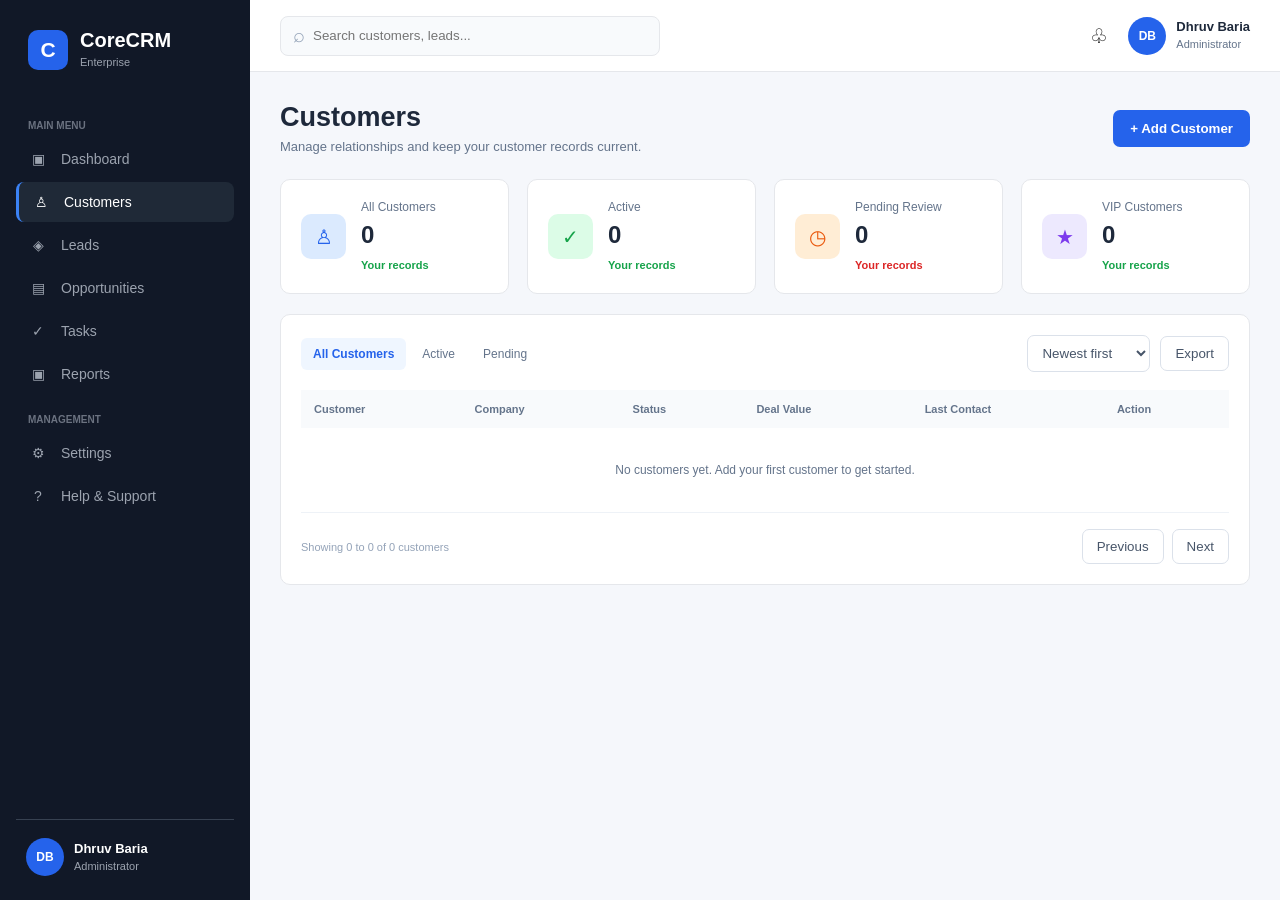
==== Customers.html @ 3c5851ce "Add files via upload" ====
<!DOCTYPE html>
<html lang="en">
<head>
    <meta charset="UTF-8">
    <meta name="viewport" content="width=device-width, initial-scale=1.0">
    <title>Customers | CoreCRM</title>
    <link rel="stylesheet" href="styles.css">
</head>
<body>
<div class="app">
    <aside class="sidebar">
        <div class="logo"><div class="logo-icon">C</div><div><h2>CoreCRM</h2><span>Enterprise</span></div></div>
        <nav>
            <p class="menu-title">MAIN MENU</p>
            <a href="index.html" class="nav-item"><span>▣</span> Dashboard</a>
            <a href="Customers.html" class="nav-item active"><span>♙</span> Customers</a>
            <a href="Leads.html" class="nav-item"><span>◈</span> Leads</a>
            <a href="Opportunities.html" class="nav-item"><span>▤</span> Opportunities</a>
            <a href="Tasks.html" class="nav-item"><span>✓</span> Tasks</a>
            <a href="Reports.html" class="nav-item"><span>▣</span> Reports</a>
            <p class="menu-title">MANAGEMENT</p>
            <a href="Settings.html" class="nav-item"><span>⚙</span> Settings</a>
            <a href="Help.html" class="nav-item"><span>?</span> Help &amp; Support</a>
        </nav>
        <div class="user-profile"><div class="avatar">DB</div><div><strong>Dhruv Baria</strong><small>Administrator</small></div></div>
    </aside>
    <main class="main">
        <header class="header"><div class="search"><span>⌕</span><input type="text" placeholder="Search customers, leads..."></div><div class="header-right"><button class="notification">♧</button><div class="profile"><div class="avatar">DB</div><div><strong>Dhruv Baria</strong><small>Administrator</small></div></div></div></header>
        <section class="content">
            <div class="page-heading"><div><h1>Customers</h1><p>Manage relationships and keep your customer records current.</p></div><button class="primary-btn" onclick="openModal()">+ Add Customer</button></div>
            <div class="stats compact-stats"><div class="stat-card"><div class="stat-icon blue">♙</div><div><p>All Customers</p><h2 data-customer-stat="all">0</h2><span class="positive">Your records</span></div></div><div class="stat-card"><div class="stat-icon green">✓</div><div><p>Active</p><h2 data-customer-stat="active">0</h2><span class="positive">Your records</span></div></div><div class="stat-card"><div class="stat-icon orange">◷</div><div><p>Pending Review</p><h2 data-customer-stat="pending">0</h2><span class="negative">Your records</span></div></div><div class="stat-card"><div class="stat-icon purple">★</div><div><p>VIP Customers</p><h2 data-customer-stat="vip">0</h2><span class="positive">Your records</span></div></div></div>
            <div class="panel customers-panel"><div class="toolbar"><div class="filter-tabs"><button class="filter-tab active">All Customers</button><button class="filter-tab">Active</button><button class="filter-tab">Pending</button></div><div class="toolbar-actions"><select><option>Newest first</option><option>Name A-Z</option><option>Highest value</option></select><button class="outline-btn" onclick="exportCustomers()">Export</button></div></div>
                <div class="table-container"><table><thead><tr><th>Customer</th><th>Company</th><th>Status</th><th>Deal Value</th><th>Last Contact</th><th>Action</th></tr></thead><tbody id="customerTableBody"></tbody></table></div><div class="table-footer"><span>Showing 0 to 0 of 0 customers</span><div><button class="outline-btn">Previous</button><button class="outline-btn">Next</button></div></div>
            </div>
        </section>
    </main>
</div>
<div class="modal-overlay" id="customerModal"><div class="modal"><div class="modal-header"><h2>Add New Customer</h2><button onclick="closeModal()">×</button></div><form onsubmit="addCustomer(event)"><label>Customer Name</label><input type="text" id="customerName" required><label>Email</label><input type="email" required><label>Company</label><input type="text" name="company" required><label>Deal Value</label><input type="number" id="customerValue" min="0" step="0.01" placeholder="₹"><div class="modal-actions"><button type="button" class="outline-btn" onclick="closeModal()">Cancel</button><button class="primary-btn">Add Customer</button></div></form></div></div>
<script src="script.js"></script>
</body>
</html>
---- styles.css ----
* {
    margin: 0;
    padding: 0;
    box-sizing: border-box;
}

body {
    font-family: Arial, Helvetica, sans-serif;
    background: #f5f7fb;
    color: #1e293b;
}

button,
input,
select {
    font-family: inherit;
}


/* APP */

.app {
    display: flex;
    min-height: 100vh;
}


/* SIDEBAR */

.sidebar {
    width: 250px;
    background: #111827;
    color: white;
    padding: 24px 16px;
    display: flex;
    flex-direction: column;
    position: fixed;
    height: 100vh;
    left: 0;
    top: 0;
}

.logo {
    display: flex;
    align-items: center;
    gap: 12px;
    padding: 5px 12px 30px;
}

.logo-icon {
    width: 40px;
    height: 40px;
    border-radius: 10px;
    background: #2563eb;
    display: flex;
    align-items: center;
    justify-content: center;
    font-size: 21px;
    font-weight: bold;
}

.logo h2 {
    font-size: 20px;
}

.logo span {
    font-size: 11px;
    color: #9ca3af;
}

.menu-title {
    color: #6b7280;
    font-size: 10px;
    font-weight: bold;
    margin: 20px 12px 8px;
}

.nav-item {
    display: flex;
    align-items: center;
    gap: 13px;
    padding: 12px;
    margin: 3px 0;
    border-radius: 8px;
    color: #9ca3af;
    text-decoration: none;
    font-size: 14px;
    transition: 0.2s;
}

.nav-item:hover,
.nav-item.active {
    background: #1f2937;
    color: white;
}

.nav-item.active {
    border-left: 3px solid #3b82f6;
}

.nav-item span {
    width: 20px;
    text-align: center;
}


/* USER PROFILE */

.user-profile {
    margin-top: auto;
    border-top: 1px solid #374151;
    padding: 18px 10px 0;
    display: flex;
    gap: 10px;
    align-items: center;
}

.user-profile strong {
    display: block;
    font-size: 13px;
}

.user-profile small {
    color: #9ca3af;
    font-size: 11px;
}


/* AVATAR */

.avatar {
    width: 38px;
    height: 38px;
    border-radius: 50%;
    background: #2563eb;
    color: white;
    display: flex;
    align-items: center;
    justify-content: center;
    font-weight: bold;
    font-size: 12px;
}


/* MAIN */

.main {
    margin-left: 250px;
    width: calc(100% - 250px);
}


/* HEADER */

.header {
    height: 72px;
    background: white;
    border-bottom: 1px solid #e5e7eb;
    display: flex;
    align-items: center;
    justify-content: space-between;
    padding: 0 30px;
}

.search {
    width: 380px;
    height: 40px;
    background: #f8fafc;
    border: 1px solid #e5e7eb;
    border-radius: 8px;
    display: flex;
    align-items: center;
    padding: 0 12px;
    gap: 8px;
}

.search span {
    font-size: 20px;
    color: #94a3b8;
}

.search input {
    border: none;
    outline: none;
    background: transparent;
    width: 100%;
}

.header-right {
    display: flex;
    align-items: center;
    gap: 20px;
}

.notification {
    border: none;
    background: none;
    font-size: 20px;
    cursor: pointer;
}

.profile {
    display: flex;
    align-items: center;
    gap: 10px;
}

.profile strong {
    display: block;
    font-size: 13px;
}

.profile small {
    color: #64748b;
    font-size: 11px;
}


/* CONTENT */

.content {
    padding: 30px;
}

.page-heading {
    display: flex;
    align-items: center;
    justify-content: space-between;
    margin-bottom: 25px;
}

.page-heading h1 {
    font-size: 27px;
    margin-bottom: 6px;
}

.page-heading p {
    color: #64748b;
    font-size: 13px;
}


/* BUTTONS */

.primary-btn {
    background: #2563eb;
    border: none;
    color: white;
    padding: 11px 17px;
    border-radius: 7px;
    cursor: pointer;
    font-weight: 600;
}

.primary-btn:hover {
    background: #1d4ed8;
}

.outline-btn {
    background: white;
    border: 1px solid #dbe1ea;
    padding: 9px 14px;
    border-radius: 7px;
    cursor: pointer;
    color: #475569;
}

.outline-btn:hover {
    background: #f8fafc;
}


/* STATISTICS */

.stats {
    display: grid;
    grid-template-columns: repeat(4, 1fr);
    gap: 18px;
    margin-bottom: 20px;
}

.stat-card {
    background: white;
    border: 1px solid #e5e7eb;
    border-radius: 10px;
    padding: 20px;
    display: flex;
    gap: 15px;
    align-items: center;
}

.stat-card p {
    font-size: 12px;
    color: #64748b;
    margin-bottom: 7px;
}

.stat-card h2 {
    font-size: 24px;
    margin-bottom: 6px;
}

.stat-card small {
    font-size: 10px;
    color: #94a3b8;
}

.positive {
    color: #16a34a;
    font-size: 11px;
    font-weight: bold;
}

.negative {
    color: #dc2626;
    font-size: 11px;
    font-weight: bold;
}

.stat-icon {
    width: 45px;
    height: 45px;
    border-radius: 10px;
    display: flex;
    align-items: center;
    justify-content: center;
    font-size: 20px;
}

.blue {
    background: #dbeafe;
    color: #2563eb;
}

.purple {
    background: #ede9fe;
    color: #7c3aed;
}

.green {
    background: #dcfce7;
    color: #16a34a;
}

.orange {
    background: #ffedd5;
    color: #ea580c;
}


/* PANELS */

.panel {
    background: white;
    border: 1px solid #e5e7eb;
    border-radius: 10px;
    padding: 20px;
}

.panel-header {
    display: flex;
    justify-content: space-between;
    align-items: center;
    margin-bottom: 22px;
}

.panel-header h3,
.panel h3 {
    font-size: 16px;
    margin-bottom: 5px;
}

.panel-header p {
    font-size: 11px;
    color: #64748b;
}

.panel-header select {
    padding: 8px 10px;
    border: 1px solid #e5e7eb;
    border-radius: 6px;
    color: #64748b;
}


/* DASHBOARD GRID */

.dashboard-grid {
    display: grid;
    grid-template-columns: 1.5fr 1fr;
    gap: 20px;
    margin-bottom: 20px;
}


/* CHART */

.chart {
    height: 245px;
    display: flex;
    position: relative;
}

.y-axis {
    width: 45px;
    display: flex;
    flex-direction: column;
    justify-content: space-between;
    color: #94a3b8;
    font-size: 10px;
    padding-bottom: 25px;
}

.bars {
    flex: 1;
    display: flex;
    align-items: flex-end;
    justify-content: space-around;
    border-bottom: 1px solid #e5e7eb;
    background-image: linear-gradient(#f1f5f9 1px, transparent 1px);
    background-size: 100% 20%;
    padding: 0 15px;
}

.bar-column {
    height: 100%;
    display: flex;
    flex-direction: column;
    justify-content: flex-end;
    align-items: center;
    gap: 8px;
    width: 45px;
}

.bar {
    width: 30px;
    background: #93c5fd;
    border-radius: 5px 5px 0 0;
}

.bar.current {
    background: #2563eb;
}

.bar-column span {
    font-size: 10px;
    color: #64748b;
}


/* PIPELINE */

.pipeline-row {
    margin-bottom: 21px;
}

.pipeline-info {
    display: flex;
    justify-content: space-between;
    margin-bottom: 8px;
    font-size: 12px;
}

.pipeline-info span {
    color: #475569;
}

.pipeline-info strong {
    color: #1e293b;
}

.progress {
    width: 100%;
    height: 7px;
    background: #e5e7eb;
    border-radius: 20px;
    overflow: hidden;
}

.progress div {
    height: 100%;
    background: #2563eb;
    border-radius: 20px;
}

.pipeline-row small {
    color: #94a3b8;
    font-size: 10px;
    display: block;
    margin-top: 5px;
}


/* TABLE */

.customers-panel {
    margin-bottom: 20px;
}

.table-container {
    overflow-x: auto;
}

table {
    width: 100%;
    border-collapse: collapse;
}

th {
    text-align: left;
    background: #f8fafc;
    color: #64748b;
    font-size: 11px;
    padding: 13px;
    font-weight: 600;
}

td {
    padding: 15px 13px;
    border-bottom: 1px solid #eef2f7;
    font-size: 12px;
}

.customer {
    display: flex;
    align-items: center;
    gap: 10px;
}

.customer strong {
    display: block;
}

.customer small {
    display: block;
    color: #94a3b8;
    margin-top: 3px;
}

.customer-avatar {
    width: 34px;
    height: 34px;
    border-radius: 50%;
    display: flex;
    align-items: center;
    justify-content: center;
    font-size: 10px;
    font-weight: bold;
}

.a1 {
    background: #dbeafe;
    color: #2563eb;
}

.a2 {
    background: #fce7f3;
    color: #db2777;
}

.a3 {
    background: #dcfce7;
    color: #16a34a;
}

.a4 {
    background: #fef3c7;
    color: #d97706;
}

.badge {
    padding: 5px 9px;
    border-radius: 20px;
    font-size: 10px;
    font-weight: 600;
}

.active-status {
    background: #dcfce7;
    color: #15803d;
}

.pending-status {
    background: #fef3c7;
    color: #a16207;
}

.inactive-status {
    background: #f1f5f9;
    color: #64748b;
}

.action,
.more {
    border: none;
    background: none;
    cursor: pointer;
    color: #64748b;
}

.delete-btn {
    border: 1px solid #fecaca;
    background: #fff7f7;
    color: #dc2626;
    padding: 6px 9px;
    border-radius: 6px;
    cursor: pointer;
    font-size: 11px;
}

.delete-btn:hover {
    background: #fee2e2;
}

.empty-state {
    color: #64748b;
    text-align: center;
    padding: 35px 15px;
}


/* BOTTOM */

.bottom-grid {
    display: grid;
    grid-template-columns: 1.5fr 1fr;
    gap: 20px;
}

.activity {
    display: flex;
    gap: 13px;
    padding: 14px 0;
    border-bottom: 1px solid #eef2f7;
}

.activity-icon {
    width: 36px;
    height: 36px;
    border-radius: 8px;
    background: #eff6ff;
    color: #2563eb;
    display: flex;
    align-items: center;
    justify-content: center;
}

.activity strong {
    font-size: 12px;
}

.activity p {
    font-size: 11px;
    color: #64748b;
    margin: 4px 0;
}

.activity small {
    font-size: 10px;
    color: #94a3b8;
}

.quick-panel {
    display: flex;
    flex-direction: column;
    gap: 10px;
}

.quick-panel h3 {
    margin-bottom: 8px;
}

.quick-panel button {
    background: #f8fafc;
    border: 1px solid #e5e7eb;
    padding: 12px;
    border-radius: 7px;
    text-align: left;
    cursor: pointer;
    color: #334155;
}

.quick-panel button:hover {
    background: #eff6ff;
}

/* INNER PAGES */

.compact-stats {
    margin-bottom: 20px;
}

.toolbar,
.toolbar-actions,
.filter-tabs,
.table-footer,
.settings-avatar,
.preference,
.report-reps > div {
    display: flex;
    align-items: center;
}

.toolbar {
    justify-content: space-between;
    gap: 16px;
    margin-bottom: 18px;
}

.toolbar-actions {
    gap: 10px;
}

.toolbar-actions select,
.toolbar select {
    padding: 9px 10px;
    border: 1px solid #dbe1ea;
    border-radius: 7px;
    color: #475569;
    background: white;
}

.filter-tabs {
    gap: 4px;
}

.filter-tab,
.settings-link {
    border: none;
    background: transparent;
    color: #64748b;
    cursor: pointer;
    padding: 9px 12px;
    border-radius: 6px;
    font-size: 12px;
}

.filter-tab.active,
.filter-tab:hover,
.settings-link.active,
.settings-link:hover {
    background: #eff6ff;
    color: #2563eb;
    font-weight: 600;
}

.table-footer {
    justify-content: space-between;
    padding-top: 16px;
    color: #94a3b8;
    font-size: 11px;
}

.table-footer > div {
    display: flex;
    gap: 8px;
}

.report-chart {
    height: 250px;
    padding: 20px 12px 0;
    border-bottom: 1px solid #e5e7eb;
    background-image: linear-gradient(#f1f5f9 1px, transparent 1px);
    background-size: 100% 25%;
}

.report-bars {
    height: 100%;
    display: flex;
    align-items: flex-end;
    justify-content: space-around;
}

.report-bar {
    width: 11%;
    min-height: 25px;
    background: #93c5fd;
    border-radius: 5px 5px 0 0;
    position: relative;
}

.report-bar.highlight {
    background: #2563eb;
}

.report-bar span {
    position: absolute;
    top: calc(100% + 9px);
    width: 100%;
    text-align: center;
    color: #64748b;
    font-size: 10px;
}

.source-list {
    display: flex;
    flex-direction: column;
    gap: 20px;
    padding-top: 12px;
}

.source-list > div {
    display: flex;
    justify-content: space-between;
    color: #475569;
    font-size: 12px;
}

.source-dot {
    display: inline-block;
    width: 9px;
    height: 9px;
    border-radius: 50%;
    margin-right: 8px;
}

.blue-dot { background: #2563eb; }
.green-dot { background: #16a34a; }
.orange-dot { background: #ea580c; }
.pink-dot { background: #db2777; }

.report-reps {
    display: flex;
    flex-direction: column;
}

.report-reps > div {
    gap: 12px;
    padding: 12px 0;
    border-bottom: 1px solid #eef2f7;
}

.report-reps span {
    flex: 1;
}

.report-reps strong,
.report-reps small {
    display: block;
}

.report-reps strong { font-size: 12px; }
.report-reps small { color: #94a3b8; font-size: 10px; margin-top: 3px; }
.report-reps b { font-size: 13px; color: #2563eb; }

.settings-layout {
    display: grid;
    grid-template-columns: 220px 1fr;
    gap: 20px;
    align-items: start;
}

.settings-menu {
    display: flex;
    flex-direction: column;
    gap: 4px;
    padding: 10px;
}

.settings-link {
    text-align: left;
}

.settings-content {
    display: flex;
    flex-direction: column;
    gap: 20px;
}

.settings-avatar {
    gap: 12px;
    margin-bottom: 24px;
}

.large-avatar {
    width: 52px;
    height: 52px;
}

.settings-avatar p {
    color: #64748b;
    font-size: 11px;
    margin: 3px 0 8px;
}

.form-grid {
    display: grid;
    grid-template-columns: repeat(2, 1fr);
    gap: 18px;
}

.form-grid label {
    color: #475569;
    font-size: 11px;
    font-weight: 600;
}

.form-grid input {
    display: block;
    width: 100%;
    margin-top: 7px;
    padding: 11px;
    border: 1px solid #dbe1ea;
    border-radius: 6px;
    color: #1e293b;
}

.preference {
    justify-content: space-between;
    gap: 15px;
    padding: 15px 0;
    border-bottom: 1px solid #eef2f7;
}

.preference strong,
.preference small {
    display: block;
}

.preference strong { font-size: 12px; }
.preference small { color: #94a3b8; font-size: 11px; margin-top: 4px; }
.preference input { accent-color: #2563eb; width: 17px; height: 17px; }

.pipeline-board {
    display: grid;
    grid-template-columns: repeat(3, 1fr);
    gap: 18px;
}

.deal-card {
    border: 1px solid #eef2f7;
    border-left: 3px solid #93c5fd;
    border-radius: 7px;
    padding: 14px;
    margin-top: 12px;
}

.deal-card strong,
.deal-card span,
.deal-card b {
    display: block;
}

.deal-card strong { font-size: 12px; }
.deal-card span { color: #64748b; font-size: 11px; margin: 7px 0 12px; }
.deal-card b { color: #2563eb; font-size: 13px; }

.task-list {
    display: flex;
    flex-direction: column;
}

.task-row {
    display: grid;
    grid-template-columns: 20px 1fr auto 110px;
    align-items: center;
    gap: 14px;
    padding: 16px 0;
    border-bottom: 1px solid #eef2f7;
}

.task-row input { accent-color: #2563eb; width: 16px; height: 16px; }
.task-row strong, .task-row small { display: block; }
.task-row strong { font-size: 12px; }
.task-row small { color: #94a3b8; font-size: 11px; margin-top: 4px; }
.task-row b { color: #64748b; font-size: 11px; font-weight: 500; }

.support-search { margin-bottom: 20px; }
.support-search h3 { margin-bottom: 16px; }
.support-input { width: 100%; }

.support-grid {
    display: grid;
    grid-template-columns: 1.4fr 1fr;
    gap: 20px;
}

.help-link {
    display: flex;
    align-items: center;
    gap: 12px;
    padding: 14px 0;
    border-bottom: 1px solid #eef2f7;
    color: #1e293b;
    text-decoration: none;
}

.help-link > span:nth-child(2) { flex: 1; }
.help-link strong, .help-link small { display: block; }
.help-link strong { font-size: 12px; }
.help-link small { color: #94a3b8; font-size: 11px; margin-top: 4px; }
.help-link b { color: #94a3b8; font-size: 20px; font-weight: 400; }
.support-status { display: flex; align-items: center; gap: 9px; font-size: 12px; margin: 18px 0 12px; }
.status-light { width: 10px; height: 10px; border-radius: 50%; background: #16a34a; }
.support-copy { color: #64748b; font-size: 12px; line-height: 1.6; margin-bottom: 20px; }


/* MODAL */

.modal-overlay {
    position: fixed;
    inset: 0;
    background: rgba(15, 23, 42, 0.55);
    display: none;
    align-items: center;
    justify-content: center;
    z-index: 100;
}

.modal {
    background: white;
    width: 420px;
    max-width: 90%;
    border-radius: 12px;
    padding: 25px;
}

.modal-header {
    display: flex;
    justify-content: space-between;
    margin-bottom: 20px;
}

.modal-header h2 {
    font-size: 20px;
}

.modal-header button {
    border: none;
    background: none;
    font-size: 25px;
    cursor: pointer;
}

.modal form {
    display: flex;
    flex-direction: column;
}

.modal label {
    font-size: 12px;
    font-weight: 600;
    margin: 10px 0 6px;
}

.modal input {
    padding: 11px;
    border: 1px solid #dbe1ea;
    border-radius: 6px;
    outline: none;
}

.modal input:focus {
    border-color: #2563eb;
}

.modal-actions {
    display: flex;
    justify-content: flex-end;
    gap: 10px;
    margin-top: 20px;
}


/* RESPONSIVE */

@media (max-width: 1100px) {

    .stats {
        grid-template-columns: repeat(2, 1fr);
    }

    .dashboard-grid,
    .bottom-grid {
        grid-template-columns: 1fr;
    }
}

@media (max-width: 750px) {

    .sidebar {
        width: 70px;
        padding: 20px 10px;
    }

    .logo div:not(.logo-icon),
    .nav-item:not(.active)::after,
    .nav-item {
        font-size: 0;
    }

    .logo > div:not(.logo-icon) {
        display: none;
    }

    .nav-item span {
        font-size: 18px;
    }

    .menu-title,
    .user-profile div:not(.avatar) {
        display: none;
    }

    .main {
        margin-left: 70px;
        width: calc(100% - 70px);
    }

    .header {
        padding: 0 15px;
    }

    .search {
        width: 220px;
    }

    .profile div:last-child {
        display: none;
    }

    .content {
        padding: 20px 15px;
    }

    .stats {
        grid-template-columns: 1fr;
    }

    .page-heading {
        align-items: flex-start;
        gap: 15px;
        flex-direction: column;
    }

    .toolbar,
    .toolbar-actions {
        align-items: stretch;
        flex-direction: column;
    }

    .filter-tabs {
        overflow-x: auto;
    }

    .filter-tab {
        white-space: nowrap;
    }

    .table-footer {
        align-items: flex-start;
        flex-direction: column;
        gap: 12px;
    }

    .settings-layout,
    .form-grid,
    .pipeline-board,
    .support-grid {
        grid-template-columns: 1fr;
    }

    .settings-menu {
        display: grid;
        grid-template-columns: repeat(2, 1fr);
    }

    .report-chart {
        height: 210px;
    }

    .task-row {
        grid-template-columns: 20px 1fr auto;
    }

    .task-row b {
        display: none;
    }

    .customers-panel .table-container {
        margin: 0 -20px;
    }
}

/* LANDING AND AUTH PAGES */

.landing-page {
    background: #eef4ff;
    color: #172554;
}

.landing-page > .app {
    display: none;
}

.landing-shell {
    min-height: 100vh;
    display: flex;
    flex-direction: column;
    background: radial-gradient(circle at 84% 12%, #dbeafe 0, transparent 34%), #eef4ff;
}

.site-nav,
.landing-main,
.site-footer {
    width: min(1120px, calc(100% - 48px));
    margin: 0 auto;
}

.site-nav {
    display: flex;
    align-items: center;
    justify-content: space-between;
    padding: 24px 0;
}

.brand {
    display: inline-flex;
    align-items: center;
    gap: 10px;
    color: #172554;
    text-decoration: none;
}

.brand-mark {
    width: 38px;
    height: 38px;
    display: grid;
    place-items: center;
    border-radius: 10px;
    background: #2563eb;
    color: white;
    font-weight: bold;
    font-size: 19px;
}

.brand strong,
.brand small {
    display: block;
}

.brand strong {
    font-size: 17px;
}

.brand small {
    margin-top: 2px;
    color: #64748b;
    font-size: 10px;
    letter-spacing: .08em;
    text-transform: uppercase;
}

.site-links,
.hero-actions,
.footer-links {
    display: flex;
    align-items: center;
    gap: 24px;
}

.site-links a,
.footer-links a,
.text-link,
.auth-switch a,
.auth-footer a {
    color: #475569;
    text-decoration: none;
    font-size: 13px;
}

.site-links a:hover,
.site-links a.active,
.footer-links a:hover,
.text-link,
.auth-switch a,
.auth-footer a {
    color: #2563eb;
}

.site-link-button {
    padding: 9px 14px;
    border: 1px solid #bfdbfe;
    border-radius: 7px;
    background: white;
}

.landing-main {
    flex: 1;
}

.landing-hero {
    min-height: 560px;
    display: grid;
    grid-template-columns: 1fr .92fr;
    align-items: center;
    gap: 72px;
    padding: 50px 0 78px;
}

.eyebrow {
    color: #2563eb;
    font-size: 11px;
    font-weight: bold;
    letter-spacing: .12em;
    text-transform: uppercase;
}

.hero-copy h1 {
    max-width: 560px;
    margin: 13px 0 18px;
    color: #172554;
    font-size: clamp(42px, 6vw, 72px);
    line-height: 1.02;
    letter-spacing: -0.02em;
}

.hero-text {
    max-width: 510px;
    color: #64748b;
    font-size: 17px;
    line-height: 1.65;
}

.hero-actions {
    margin-top: 30px;
    gap: 22px;
}

.text-link span {
    margin-left: 4px;
    font-size: 17px;
}

.hero-visual {
    padding: 18px;
    border: 1px solid #bfdbfe;
    border-radius: 14px;
    background: rgba(255, 255, 255, .78);
    box-shadow: 0 22px 55px rgba(37, 99, 235, .13);
}

.preview-top {
    display: flex;
    align-items: center;
    gap: 6px;
    padding-bottom: 18px;
    color: #64748b;
    font-size: 11px;
}

.preview-top span {
    width: 7px;
    height: 7px;
    border-radius: 50%;
    background: #93c5fd;
}

.preview-top b {
    margin-left: 7px;
    font-weight: 600;
}

.preview-grid {
    display: grid;
    grid-template-columns: 1.2fr .8fr;
    gap: 12px;
}

.preview-card {
    min-height: 122px;
    display: flex;
    flex-direction: column;
    justify-content: center;
    padding: 16px;
    border: 1px solid #e0e7ff;
    border-radius: 9px;
    background: #f8fbff;
}

.preview-card small {
    color: #64748b;
    font-size: 11px;
}

.preview-card strong {
    margin-top: 8px;
    color: #172554;
    font-size: 26px;
}

.preview-card em {
    margin-top: 5px;
    color: #16a34a;
    font-size: 11px;
    font-style: normal;
    font-weight: bold;
}

.preview-wide {
    grid-column: span 2;
}

.preview-bars,
.preview-lines {
    display: flex;
    align-items: flex-end;
    gap: 7px;
    height: 44px;
    margin-top: 13px;
}

.preview-bars i {
    width: 18%;
    height: 45%;
    border-radius: 4px 4px 0 0;
    background: #93c5fd;
}

.preview-bars i:nth-child(2) { height: 62%; }
.preview-bars i:nth-child(3) { height: 50%; }
.preview-bars i:nth-child(4) { height: 78%; background: #60a5fa; }
.preview-bars i:nth-child(5) { height: 92%; background: #2563eb; }

.preview-lines {
    display: block;
}

.preview-lines i {
    display: block;
    width: 82%;
    height: 6px;
    margin: 8px 0;
    border-radius: 5px;
    background: #dbeafe;
}

.preview-lines i:nth-child(2) { width: 64%; background: #bfdbfe; }
.preview-lines i:nth-child(3) { width: 74%; background: #93c5fd; }

.landing-features {
    display: grid;
    grid-template-columns: repeat(3, 1fr);
    gap: 18px;
    padding-bottom: 70px;
}

.landing-features > div {
    padding: 24px 0;
    border-top: 1px solid #bfdbfe;
}

.feature-icon {
    color: #2563eb;
    font-size: 20px;
}

.landing-features h2 {
    margin: 14px 0 8px;
    color: #172554;
    font-size: 16px;
}

.landing-features p {
    max-width: 280px;
    color: #64748b;
    font-size: 12px;
    line-height: 1.6;
}

.site-footer {
    display: flex;
    align-items: center;
    justify-content: space-between;
    gap: 22px;
    padding: 22px 0;
    border-top: 1px solid #bfdbfe;
    color: #64748b;
    font-size: 11px;
}

.site-footer strong,
.site-footer span {
    display: block;
}

.site-footer strong {
    color: #172554;
    font-size: 13px;
}

.site-footer > div:first-child span {
    margin-top: 4px;
}

.auth-page {
    min-height: 100vh;
    display: grid;
    place-items: center;
    padding: 30px 16px;
    background: radial-gradient(circle at 50% 0, #dbeafe 0, transparent 42%), #f5f7fb;
}

.auth-shell {
    width: min(100%, 430px);
}

.auth-brand {
    justify-content: center;
    margin-bottom: 22px;
}

.auth-card {
    padding: 34px;
    border: 1px solid #e2e8f0;
    border-radius: 12px;
    background: white;
    box-shadow: 0 18px 45px rgba(15, 23, 42, .08);
}

.auth-card h1 {
    margin: 9px 0 8px;
    color: #172554;
    font-size: 26px;
}

.auth-intro {
    color: #64748b;
    font-size: 13px;
    line-height: 1.6;
}

.auth-form {
    display: flex;
    flex-direction: column;
    margin-top: 24px;
}

.auth-form label {
    margin: 13px 0 6px;
    color: #334155;
    font-size: 12px;
    font-weight: 600;
}

.auth-form input {
    width: 100%;
    padding: 12px;
    border: 1px solid #dbe1ea;
    border-radius: 7px;
    outline: none;
    color: #1e293b;
}

.auth-form input:focus {
    border-color: #2563eb;
    box-shadow: 0 0 0 3px #dbeafe;
}

.auth-submit {
    width: 100%;
    margin-top: 22px;
}

.auth-message {
    min-height: 18px;
    margin-top: 13px;
    color: #dc2626;
    font-size: 12px;
}

.auth-message.success {
    color: #15803d;
}

.auth-switch,
.auth-footer {
    text-align: center;
    color: #64748b;
    font-size: 12px;
}

.auth-switch {
    margin-top: 22px;
}

.auth-footer {
    margin-top: 20px;
}

@media (max-width: 750px) {
    .site-nav,
    .landing-main,
    .site-footer {
        width: min(100% - 30px, 560px);
    }

    .site-nav {
        padding: 18px 0;
    }

    .site-links {
        gap: 12px;
    }

    .site-links a {
        font-size: 12px;
    }

    .landing-hero {
        display: flex;
        flex-direction: column;
        align-items: stretch;
        gap: 34px;
        padding: 45px 0 55px;
    }

    .hero-copy h1 {
        font-size: 46px;
    }

    .hero-text {
        font-size: 15px;
    }

    .hero-actions {
        align-items: flex-start;
        flex-direction: column;
        gap: 18px;
    }

    .landing-features {
        grid-template-columns: 1fr;
        gap: 0;
        padding-bottom: 36px;
    }

    .site-footer {
        align-items: flex-start;
        flex-direction: column;
    }

    .footer-links {
        gap: 16px;
    }

    .auth-card {
        padding: 26px 22px;
    }
}
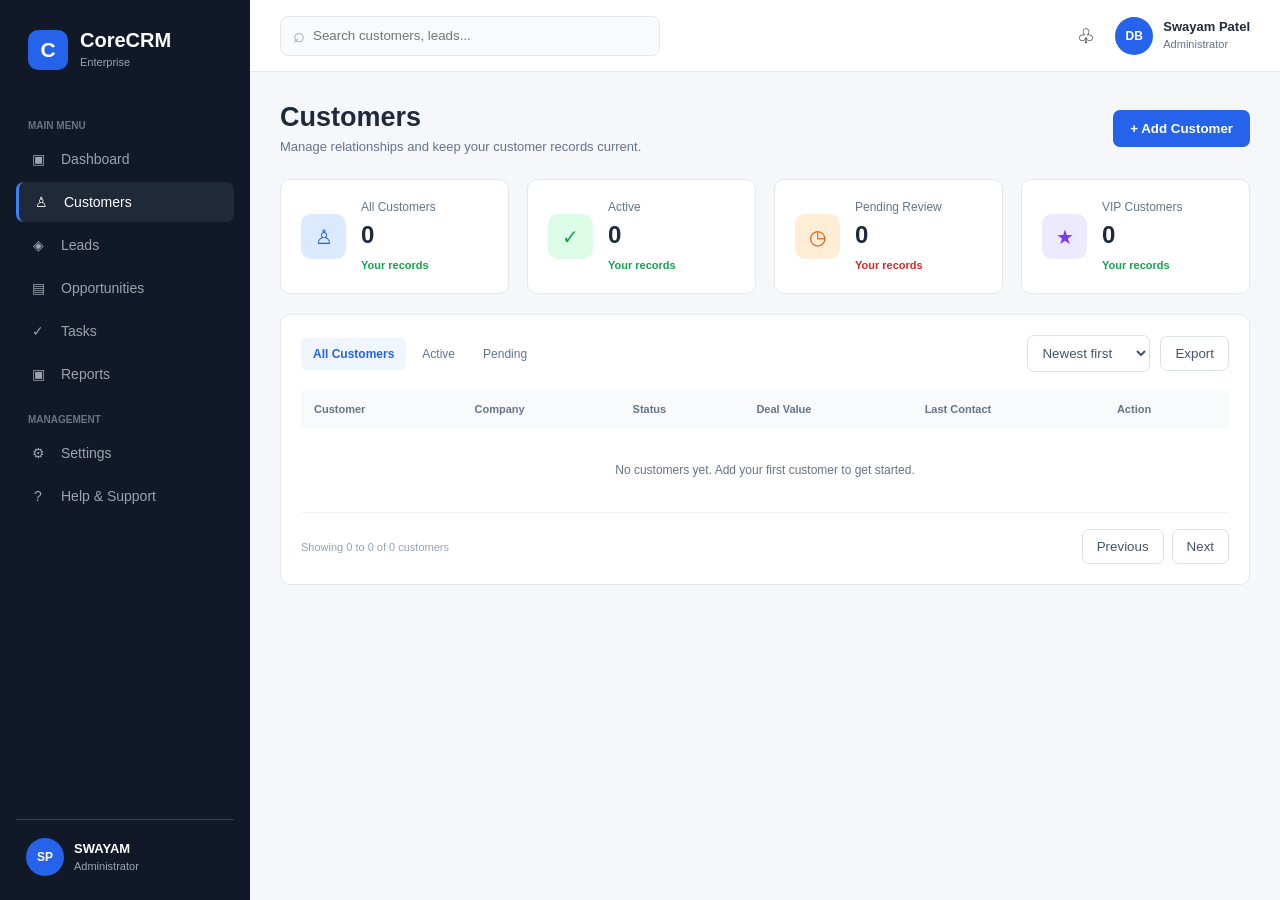
==== commit 35038e88: "Change user profile from Dhruv Baria to Swayam Patel Updated user profile information in the sidebar" ====
--- a/Customers.html
+++ b/Customers.html
@@ -22,10 +22,10 @@
             <a href="Settings.html" class="nav-item"><span>⚙</span> Settings</a>
             <a href="Help.html" class="nav-item"><span>?</span> Help &amp; Support</a>
         </nav>
-        <div class="user-profile"><div class="avatar">DB</div><div><strong>Dhruv Baria</strong><small>Administrator</small></div></div>
+        <div class="user-profile"><div class="avatar">SP</div><div><strong>SWAYAM</strong><small>Administrator</small></div></div>
     </aside>
     <main class="main">
-        <header class="header"><div class="search"><span>⌕</span><input type="text" placeholder="Search customers, leads..."></div><div class="header-right"><button class="notification">♧</button><div class="profile"><div class="avatar">DB</div><div><strong>Dhruv Baria</strong><small>Administrator</small></div></div></div></header>
+        <header class="header"><div class="search"><span>⌕</span><input type="text" placeholder="Search customers, leads..."></div><div class="header-right"><button class="notification">♧</button><div class="profile"><div class="avatar">DB</div><div><strong>Swayam Patel</strong><small>Administrator</small></div></div></div></header>
         <section class="content">
             <div class="page-heading"><div><h1>Customers</h1><p>Manage relationships and keep your customer records current.</p></div><button class="primary-btn" onclick="openModal()">+ Add Customer</button></div>
             <div class="stats compact-stats"><div class="stat-card"><div class="stat-icon blue">♙</div><div><p>All Customers</p><h2 data-customer-stat="all">0</h2><span class="positive">Your records</span></div></div><div class="stat-card"><div class="stat-icon green">✓</div><div><p>Active</p><h2 data-customer-stat="active">0</h2><span class="positive">Your records</span></div></div><div class="stat-card"><div class="stat-icon orange">◷</div><div><p>Pending Review</p><h2 data-customer-stat="pending">0</h2><span class="negative">Your records</span></div></div><div class="stat-card"><div class="stat-icon purple">★</div><div><p>VIP Customers</p><h2 data-customer-stat="vip">0</h2><span class="positive">Your records</span></div></div></div>
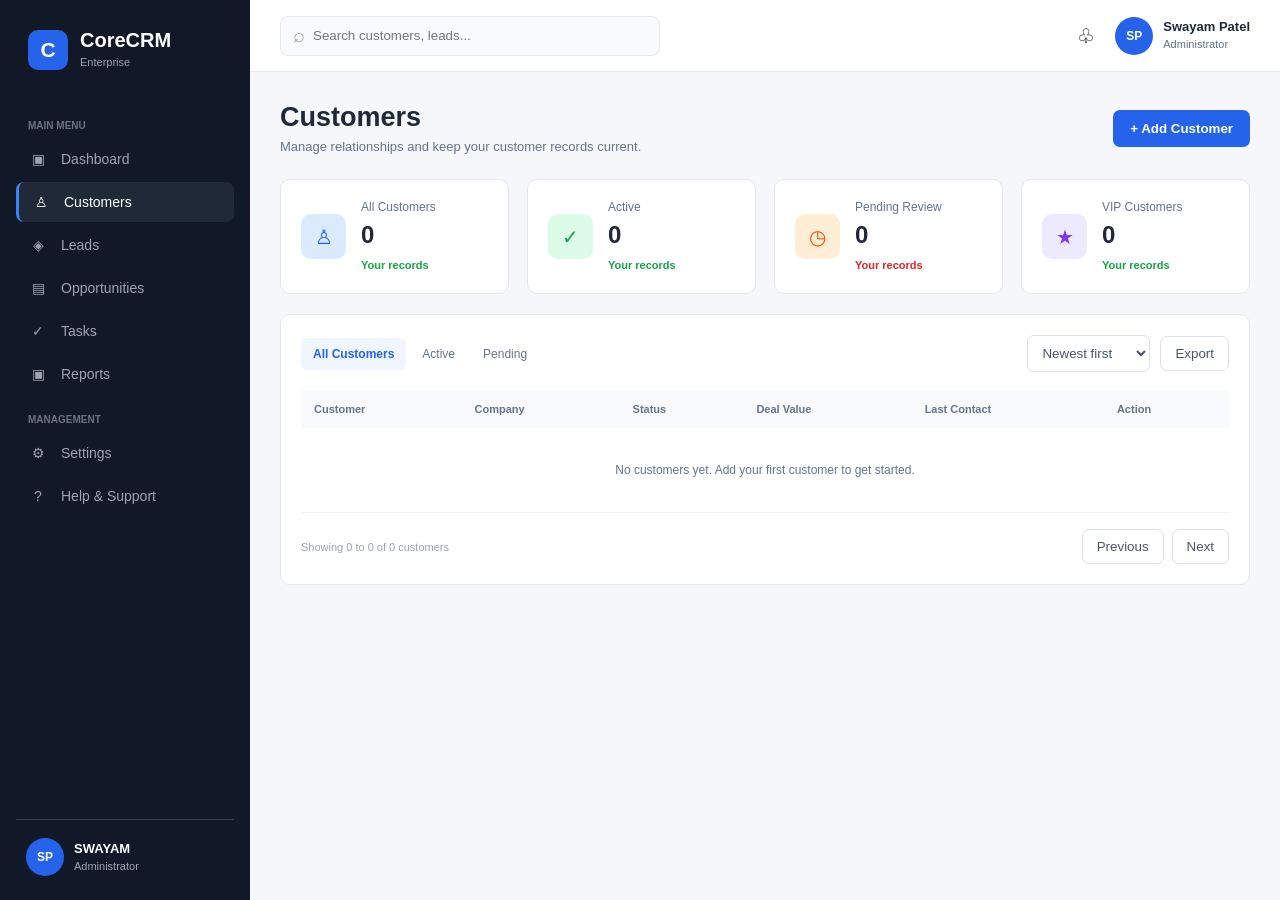
==== commit 4289937f: "SP" ====
--- a/Customers.html
+++ b/Customers.html
@@ -25,7 +25,7 @@
         <div class="user-profile"><div class="avatar">SP</div><div><strong>SWAYAM</strong><small>Administrator</small></div></div>
     </aside>
     <main class="main">
-        <header class="header"><div class="search"><span>⌕</span><input type="text" placeholder="Search customers, leads..."></div><div class="header-right"><button class="notification">♧</button><div class="profile"><div class="avatar">DB</div><div><strong>Swayam Patel</strong><small>Administrator</small></div></div></div></header>
+        <header class="header"><div class="search"><span>⌕</span><input type="text" placeholder="Search customers, leads..."></div><div class="header-right"><button class="notification">♧</button><div class="profile"><div class="avatar">SP</div><div><strong>Swayam Patel</strong><small>Administrator</small></div></div></div></header>
         <section class="content">
             <div class="page-heading"><div><h1>Customers</h1><p>Manage relationships and keep your customer records current.</p></div><button class="primary-btn" onclick="openModal()">+ Add Customer</button></div>
             <div class="stats compact-stats"><div class="stat-card"><div class="stat-icon blue">♙</div><div><p>All Customers</p><h2 data-customer-stat="all">0</h2><span class="positive">Your records</span></div></div><div class="stat-card"><div class="stat-icon green">✓</div><div><p>Active</p><h2 data-customer-stat="active">0</h2><span class="positive">Your records</span></div></div><div class="stat-card"><div class="stat-icon orange">◷</div><div><p>Pending Review</p><h2 data-customer-stat="pending">0</h2><span class="negative">Your records</span></div></div><div class="stat-card"><div class="stat-icon purple">★</div><div><p>VIP Customers</p><h2 data-customer-stat="vip">0</h2><span class="positive">Your records</span></div></div></div>
